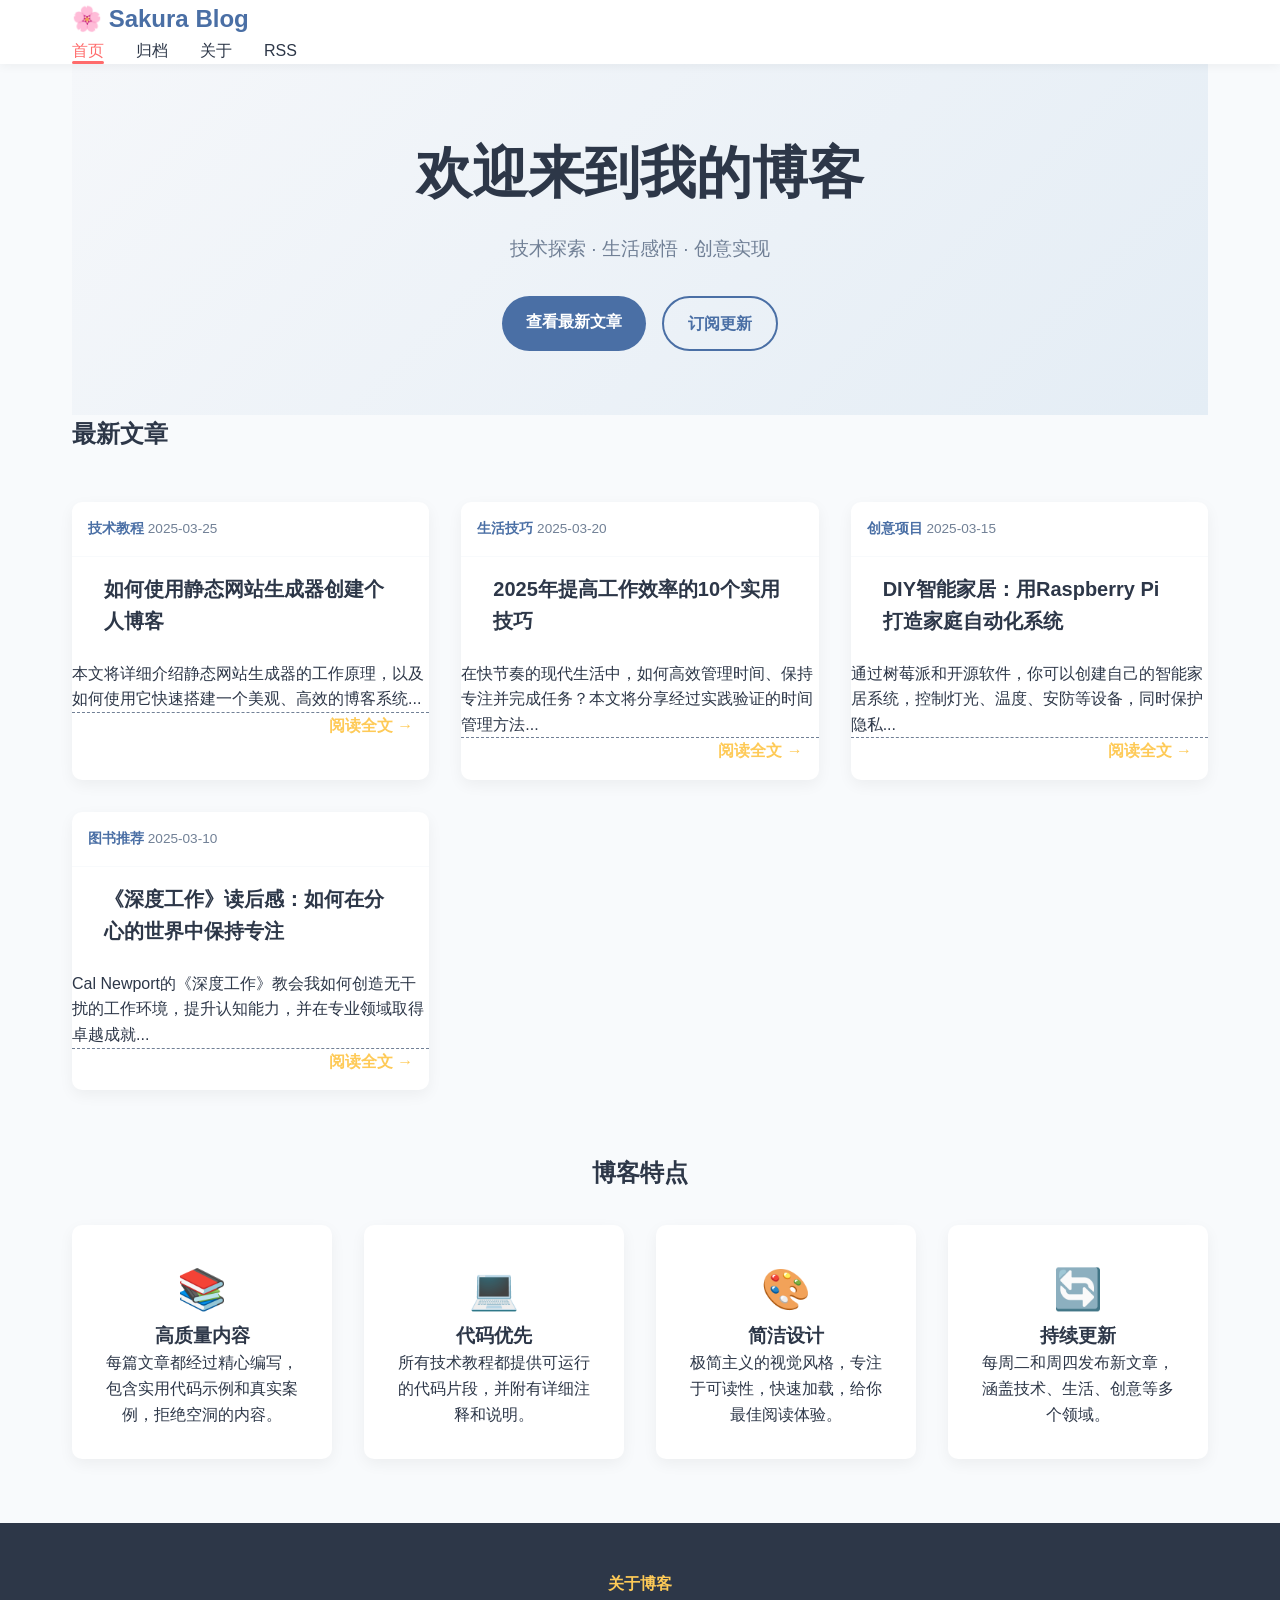
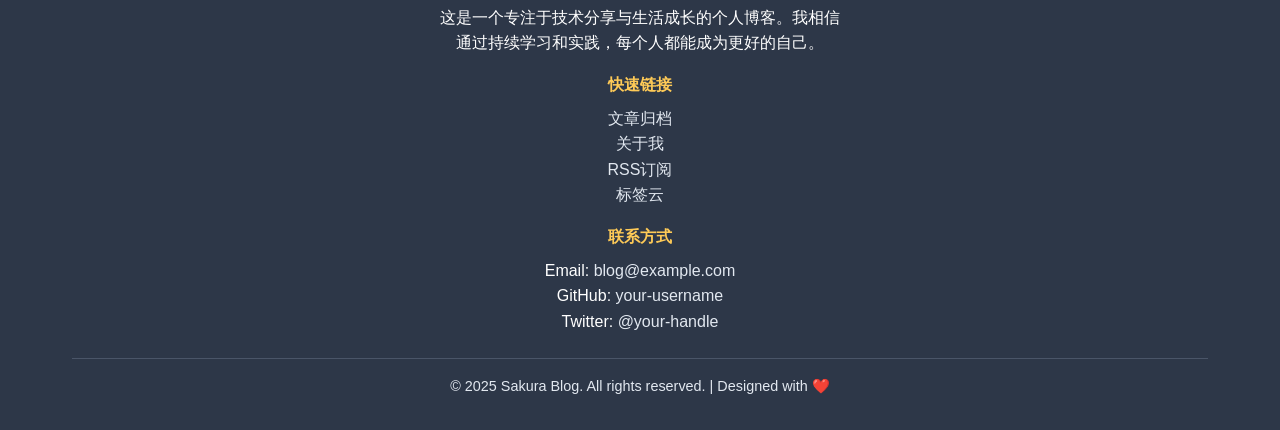
==== index.html @ 26bd09d9 "Add files via upload" ====
<!DOCTYPE html>
<html lang="zh-CN">
<head>
    <meta charset="UTF-8">
    <meta name="viewport" content="width=device-width, initial-scale=1.0">
    <title>我的博客 | 技术 · 生活 · 创意</title>
    <meta name="description" content="个人技术博客，分享编程教程、生活技巧、创意项目和图书推荐">
    <link rel="stylesheet" href="style.css">
    <link rel="preconnect" href="https://fonts.googleapis.com">
    <link rel="preconnect" href="https://fonts.gstatic.com" crossorigin>
    <link href="https://fonts.googleapis.com/css2?family=Noto+Serif+SC:wght@400;600;700&family=Noto+Sans+SC:wght@300;400;500;700&display=swap" rel="stylesheet">
</head>
<body>
    <header class="header">
        <div class="container">
            <div class="logo">
                <a href="/">🌸  Sakura Blog</a>
            </div>
            <nav class="nav">
                <ul>
                    <li><a href="/" class="active">首页</a></li>
                    <li><a href="/archives.html">归档</a></li>
                    <li><a href="/about.html">关于</a></li>
                    <li><a href="/rss.xml">RSS</a></li>
                </ul>
            </nav>
            <button class="mobile-menu-btn" aria-label="菜单">☰</button>
        </div>
    </header>

    <main class="main">
        <div class="container">
            <section class="hero">
                <h1>欢迎来到我的博客</h1>
                <p class="subtitle">技术探索 · 生活感悟 · 创意实现</p>
                <div class="hero-links">
                    <a href="#latest" class="btn-primary">查看最新文章</a>
                    <a href="/rss.xml" class="btn-secondary">订阅更新</a>
                </div>
            </section>

            <section id="latest" class="latest-posts">
                <h2>最新文章</h2>
                <div class="posts-grid">
                    <article class="post-card">
                        <div class="post-meta">
                            <span class="category">技术教程</span>
                            <time datetime="2025-03-25">2025-03-25</time>
                        </div>
                        <h3><a href="/posts/getting-started-with-static-blog.html">如何使用静态网站生成器创建个人博客</a></h3>
                        <p>本文将详细介绍静态网站生成器的工作原理，以及如何使用它快速搭建一个美观、高效的博客系统...</p>
                        <a href="/posts/getting-started-with-static-blog.html" class="read-more">阅读全文 →</a>
                    </article>

                    <article class="post-card">
                        <div class="post-meta">
                            <span class="category">生活技巧</span>
                            <time datetime="2025-03-20">2025-03-20</time>
                        </div>
                        <h3><a href="/posts/productivity-hacks-2025.html">2025年提高工作效率的10个实用技巧</a></h3>
                        <p>在快节奏的现代生活中，如何高效管理时间、保持专注并完成任务？本文将分享经过实践验证的时间管理方法...</p>
                        <a href="/posts/productivity-hacks-2025.html" class="read-more">阅读全文 →</a>
                    </article>

                    <article class="post-card">
                        <div class="post-meta">
                            <span class="category">创意项目</span>
                            <time datetime="2025-03-15">2025-03-15</time>
                        </div>
                        <h3><a href="/posts/diy-smart-home.html">DIY智能家居：用Raspberry Pi打造家庭自动化系统</a></h3>
                        <p>通过树莓派和开源软件，你可以创建自己的智能家居系统，控制灯光、温度、安防等设备，同时保护隐私...</p>
                        <a href="/posts/diy-smart-home.html" class="read-more">阅读全文 →</a>
                    </article>

                    <article class="post-card">
                        <div class="post-meta">
                            <span class="category">图书推荐</span>
                            <time datetime="2025-03-10">2025-03-10</time>
                        </div>
                        <h3><a href="/posts/book-review-deep-work.html">《深度工作》读后感：如何在分心的世界中保持专注</a></h3>
                        <p>Cal Newport的《深度工作》教会我如何创造无干扰的工作环境，提升认知能力，并在专业领域取得卓越成就...</p>
                        <a href="/posts/book-review-deep-work.html" class="read-more">阅读全文 →</a>
                    </article>
                </div>
            </section>

            <section class="features">
                <h2>博客特点</h2>
                <div class="features-grid">
                    <div class="feature-item">
                        <span class="feature-icon">📚</span>
                        <h3>高质量内容</h3>
                        <p>每篇文章都经过精心编写，包含实用代码示例和真实案例，拒绝空洞的内容。</p>
                    </div>
                    <div class="feature-item">
                        <span class="feature-icon">💻</span>
                        <h3>代码优先</h3>
                        <p>所有技术教程都提供可运行的代码片段，并附有详细注释和说明。</p>
                    </div>
                    <div class="feature-item">
                        <span class="feature-icon">🎨</span>
                        <h3>简洁设计</h3>
                        <p>极简主义的视觉风格，专注于可读性，快速加载，给你最佳阅读体验。</p>
                    </div>
                    <div class="feature-item">
                        <span class="feature-icon">🔄</span>
                        <h3>持续更新</h3>
                        <p>每周二和周四发布新文章，涵盖技术、生活、创意等多个领域。</p>
                    </div>
                </div>
            </section>
        </div>
    </main>

    <footer class="footer">
        <div class="container">
            <div class="footer-content">
                <div class="footer-section">
                    <h4>关于博客</h4>
                    <p>这是一个专注于技术分享与生活成长的个人博客。我相信通过持续学习和实践，每个人都能成为更好的自己。</p>
                </div>
                <div class="footer-section">
                    <h4>快速链接</h4>
                    <ul>
                        <li><a href="/archives.html">文章归档</a></li>
                        <li><a href="/about.html">关于我</a></li>
                        <li><a href="/rss.xml">RSS订阅</a></li>
                        <li><a href="/tags.html">标签云</a></li>
                    </ul>
                </div>
                <div class="footer-section">
                    <h4>联系方式</h4>
                    <ul>
                        <li>Email: <a href="mailto:blog@example.com">blog@example.com</a></li>
                        <li>GitHub: <a href="https://github.com/your-username">your-username</a></li>
                        <li>Twitter: <a href="https://twitter.com/your-handle">@your-handle</a></li>
                    </ul>
                </div>
            </div>
            <div class="footer-bottom">
                <p>&copy; 2025 Sakura Blog. All rights reserved. | Designed with ❤️</p>
            </div>
        </div>
    </footer>

    <script src="script.js"></script>
</body>
</html>
---- style.css ----
:root {
    --primary-color: #4a6fa5;
    --secondary-color: #ff6b6b;
    --accent-color: #feca57;
    --text-dark: #2d3748;
    --text-light: #718096;
    --bg-light: #f8fafc;
    --bg-transparent: rgba(255, 255, 255, 0.9);
    --max-width: 1200px;
    --transition: all 0.3s ease;
}

/* Base Styles */
* {
    margin: 0;
    padding: 0;
    box-sizing: border-box;
}

body {
    font-family: 'Nunito', -apple-system, BlinkMacSystemFont, 'Segoe UI', Roboto, sans-serif;
    line-height: 1.6;
    color: var(--text-dark);
    background-color: var(--bg-light);
    overflow-x: hidden;
}

a {
    text-decoration: none;
    color: var(--primary-color);
    transition: var(--transition);
}

a:hover {
    color: var(--secondary-color);
}

img {
    max-width: 100%;
    display: block;
}

.container {
    width: 100%;
    max-width: var(--max-width);
    margin: 0 auto;
    padding: 0 2rem;
}

ul {
    list-style: none;
}

header {
    background-color: white;
    box-shadow: 0 2px 10px rgba(0, 0, 0, 0.05);
    position: sticky;
    top: 0;
    z-index: 100;
}

.header-container {
    display: flex;
    justify-content: space-between;
    align-items: center;
    padding: 1rem 0;
}

.logo {
    font-size: 1.5rem;
    font-weight: 700;
    color: var(--primary-color);
}

.nav ul {
    display: flex;
    gap: 2rem;
}

.nav a {
    font-weight: 500;
    color: var(--text-dark);
}

.nav a.active {
    color: var(--secondary-color);
    position: relative;
}

.nav a.active::after {
    content: '';
    position: absolute;
    bottom: -5px;
    left: 0;
    width: 100%;
    height: 3px;
    background-color: var(--secondary-color);
    border-radius: 3px;
}

.mobile-menu-btn {
    display: none;
    background: none;
    border: none;
    font-size: 1.5rem;
    cursor: pointer;
}

/* Hero Section */
.hero {
    background: linear-gradient(135deg, #f5f7fa 0%, #e4edf5 100%);
    padding: 4rem 0;
    text-align: center;
}

.hero h1 {
    font-size: 3.5rem;
    margin-bottom: 1rem;
    color: var(--text-dark);
}

.hero .subtitle {
    font-size: 1.2rem;
    color: var(--text-light);
    margin-bottom: 2rem;
    max-width: 600px;
    margin-left: auto;
    margin-right: auto;
}

.hero-links {
    display: flex;
    justify-content: center;
    gap: 1rem;
}

.btn-primary, .btn-secondary {
    padding: 0.8rem 1.5rem;
    border-radius: 50px;
    font-weight: 600;
    transition: var(--transition);
}

.btn-primary {
    background-color: var(--primary-color);
    color: white;
}

.btn-primary:hover {
    background-color: #3a5a80;
}

.btn-secondary {
    background-color: transparent;
    color: var(--primary-color);
    border: 2px solid var(--primary-color);
}

.btn-secondary:hover {
    background-color: var(--primary-color);
    color: white;
}

.posts-grid {
    display: grid;
    grid-template-columns: repeat(auto-fit, minmax(300px, 1fr));
    gap: 2rem;
    margin-top: 3rem;
}

.post-card {
    background-color: white;
    border-radius: 10px;
    overflow: hidden;
    box-shadow: 0 5px 15px rgba(0, 0, 0, 0.05);
    transition: var(--transition);
}

.post-card:hover {
    transform: translateY(-5px);
    box-shadow: 0 10px 20px rgba(0, 0, 0, 0.1);
}

.post-meta {
    padding: 1rem;
    color: var(--text-light);
    font-size: 0.85rem;
    border-bottom: 1px solid var(--bg-light);
}

.post-meta .category {
    font-weight: 600;
    color: var(--primary-color);
}

.post-meta time {
    font-weight: 500;
}

.post-card h3 {
    font-size: 1.25rem;
    padding: 0 1rem 0.5rem;
    color: var(--text-dark);
}

.post-card a {
    display: block;
    padding: 1rem;
    color: var(--text-dark);
}

.post-card a.read-more {
    text-align: right;
    font-weight: 600;
    color: var(--accent-color);
    padding: 0 1rem 1rem;
    border-top: 1px dashed var(--text-light);
}

.read-more:hover {
    color: var(--primary-color);
}

/* Features */
.features {
    padding: 4rem 0;
    text-align: center;
}

.features-grid {
    display: grid;
    grid-template-columns: repeat(auto-fit, minmax(250px, 1fr));
    gap: 2rem;
    margin-top: 2rem;
}

.feature-item {
    text-align: center;
    padding: 2rem;
    background: white;
    border-radius: 10px;
    box-shadow: 0 5px 15px rgba(0, 0, 0, 0.05);
    transition: var(--transition);
}

.feature-item:hover {
    transform: translateY(-5px);
    box-shadow: 0 10px 20px rgba(0, 0, 0, 0.1);
}

.feature-icon {
    font-size: 2.5rem;
    margin-bottom: 1rem;
    color: var(--primary-color);
}

/* Footer */
.footer {
    background-color: var(--text-dark);
    color: white;
    padding: 3rem 0 2rem;
    text-align: center;
}

.footer-content {
    display: flex;
    flex-direction: column;
    align-items: center;
    gap: 1rem;
    margin-bottom: 1.5rem;
}

.footer-section {
    width: 100%;
    max-width: 400px;
}

.footer-section h4 {
    margin-bottom: 0.5rem;
    color: var(--accent-color);
}

.footer-section a {
    color: #e2e8f0;
    transition: var(--transition);
}

.footer-section a:hover {
    color: white;
}

.footer-bottom {
    border-top: 1px solid #4a5568;
    padding-top: 1rem;
    color: #e2e8f0;
    font-size: 0.9rem;
}

/* Responsive Design */
@media (max-width: 768px) {
    .nav ul {
        position: fixed;
        top: 100%;
        left: 0;
        right: 0;
        background: white;
        flex-direction: column;
        align-items: center;
        gap: 0;
        padding: 1rem 0;
        box-shadow: 0 5px 10px rgba(0, 0, 0, 0.1);
        transform: translateY(-100%);
        transition: transform 0.3s ease;
    }
    
    .nav ul.active {
        transform: translateY(0);
    }
    
    .nav li {
        margin: 0.5rem 0;
    }
    
    .mobile-menu-btn {
        display: block;
    }
    
    .hero h1 {
        font-size: 2.5rem;
    }
    
    .hero .subtitle {
        font-size: 1rem;
    }
    
    .hero-links {
        flex-direction: column;
    }
    
    .posts-grid {
        grid-template-columns: 1fr;
    }
}

@media (max-width: 480px) {
    .hero h1 {
        font-size: 2rem;
    }
    
    .btn-primary, .btn-secondary {
        padding: 0.7rem 1.3rem;
        font-size: 0.9rem;
    }
}
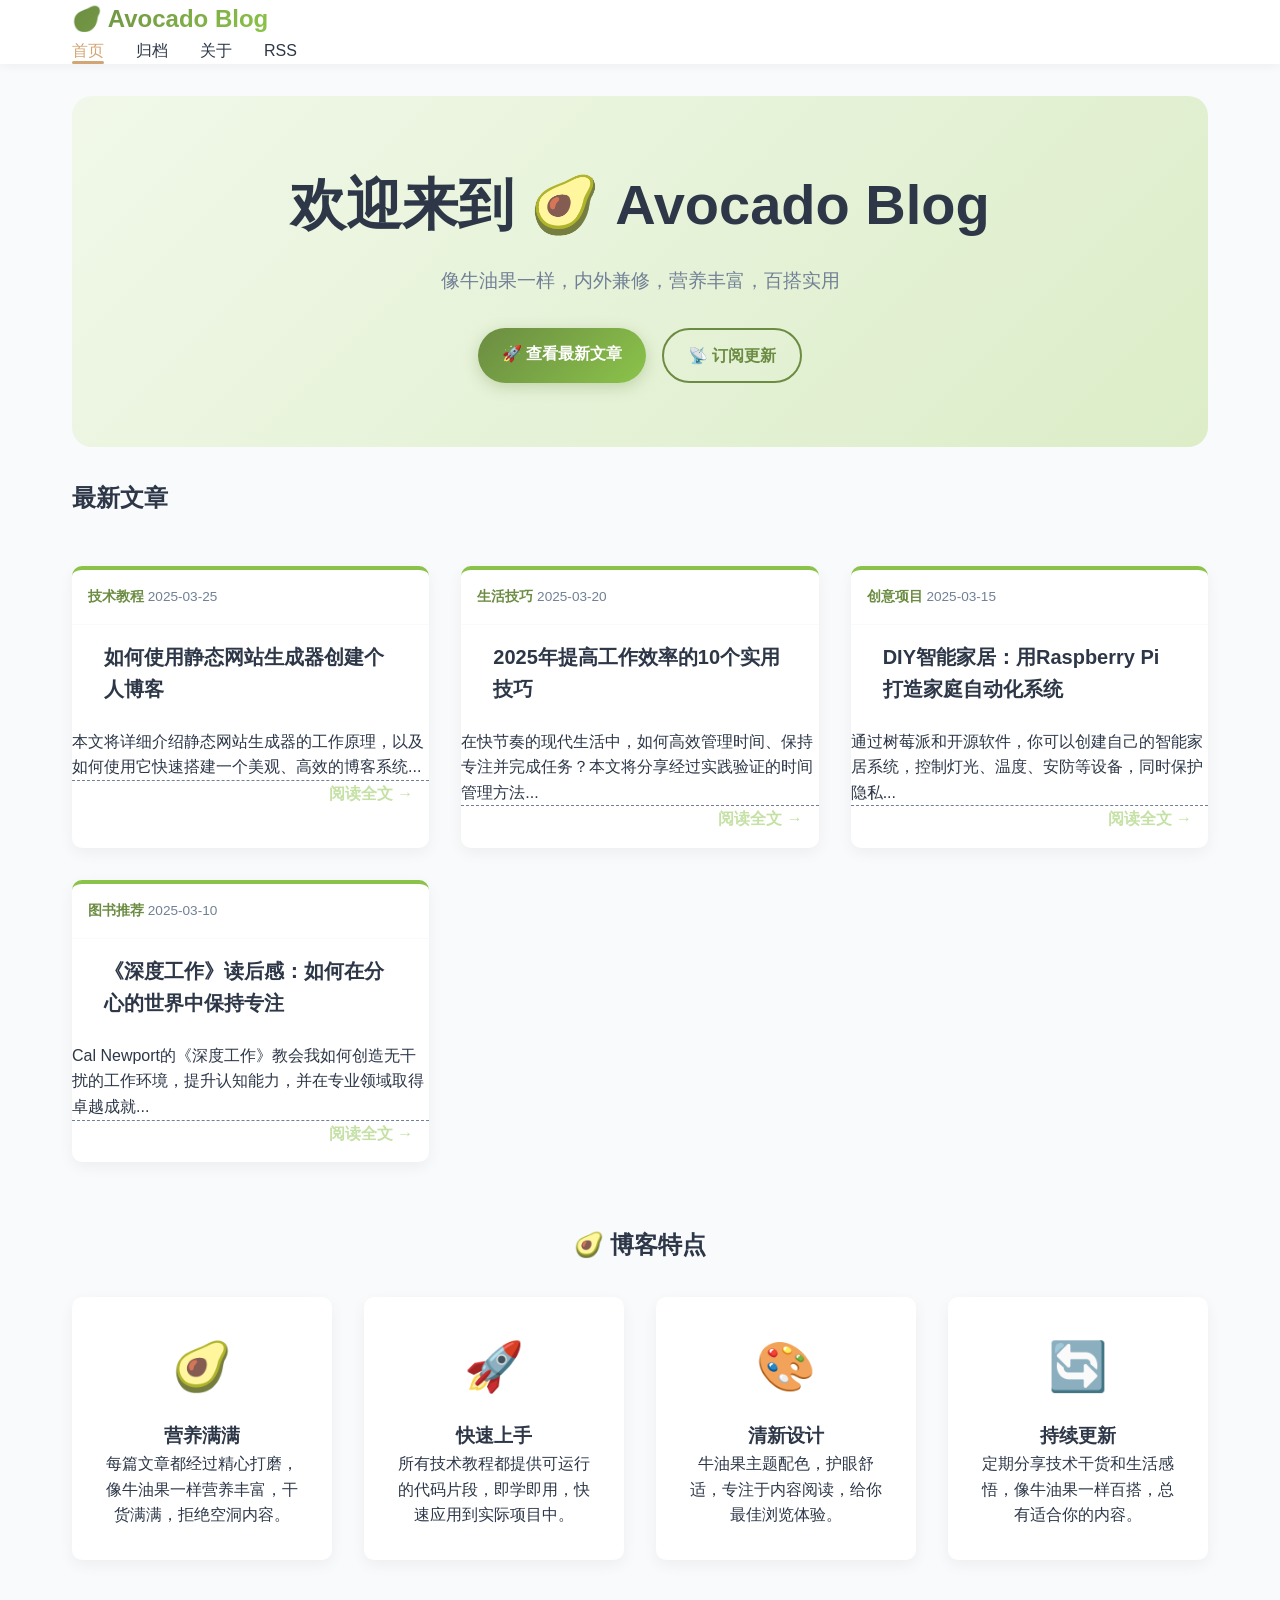
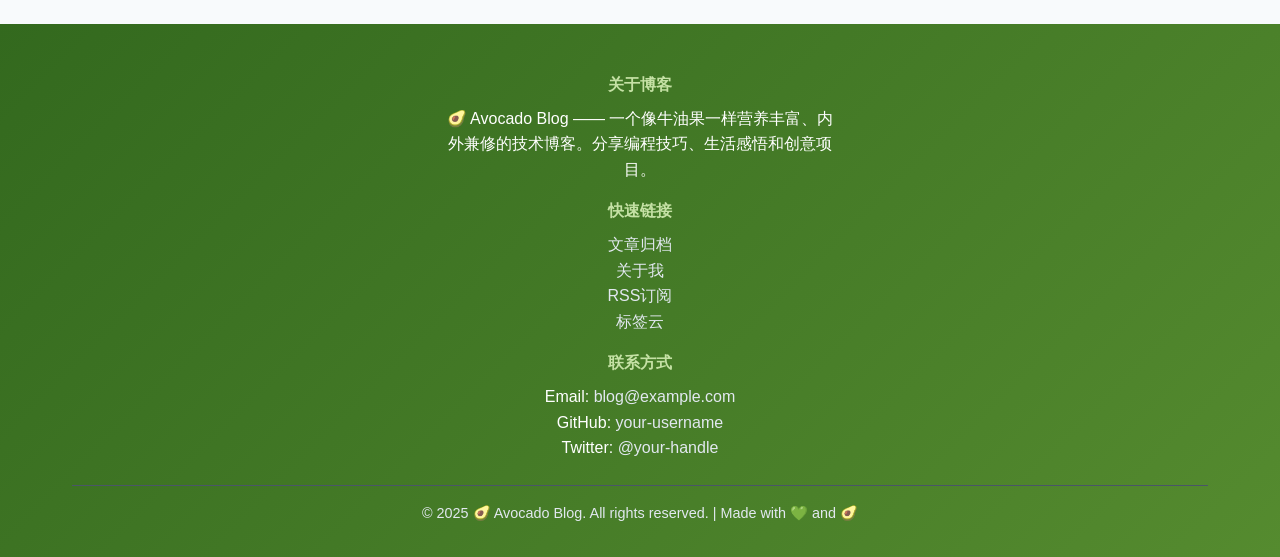
==== commit 41919426: "feat: 全新 🥑 Avocado 主题设计 - 将 Sakura Blog 重命名为 🥑 Avocado Blog - 更新配色方案为牛油果绿色主题 - 优化 hero 区域和 features " ====
--- a/index.html
+++ b/index.html
@@ -14,14 +14,14 @@
     <header class="header">
         <div class="container">
             <div class="logo">
-                <a href="/">🌸  Sakura Blog</a>
+                <a href="index.html">🥑  Avocado Blog</a>
             </div>
             <nav class="nav">
                 <ul>
-                    <li><a href="/" class="active">首页</a></li>
-                    <li><a href="/archives.html">归档</a></li>
-                    <li><a href="/about.html">关于</a></li>
-                    <li><a href="/rss.xml">RSS</a></li>
+                    <li><a href="index.html" class="active">首页</a></li>
+                    <li><a href="archives.html">归档</a></li>
+                    <li><a href="about.html">关于</a></li>
+                    <li><a href="rss.xml">RSS</a></li>
                 </ul>
             </nav>
             <button class="mobile-menu-btn" aria-label="菜单">☰</button>
@@ -31,11 +31,11 @@
     <main class="main">
         <div class="container">
             <section class="hero">
-                <h1>欢迎来到我的博客</h1>
-                <p class="subtitle">技术探索 · 生活感悟 · 创意实现</p>
+                <h1>欢迎来到 🥑 Avocado Blog</h1>
+                <p class="subtitle">像牛油果一样，内外兼修，营养丰富，百搭实用</p>
                 <div class="hero-links">
-                    <a href="#latest" class="btn-primary">查看最新文章</a>
-                    <a href="/rss.xml" class="btn-secondary">订阅更新</a>
+                    <a href="#latest" class="btn-primary">🚀 查看最新文章</a>
+                    <a href="rss.xml" class="btn-secondary">📡 订阅更新</a>
                 </div>
             </section>
 
@@ -47,9 +47,9 @@
                             <span class="category">技术教程</span>
                             <time datetime="2025-03-25">2025-03-25</time>
                         </div>
-                        <h3><a href="/posts/getting-started-with-static-blog.html">如何使用静态网站生成器创建个人博客</a></h3>
+                        <h3><a href="posts/getting-started-with-static-blog.html">如何使用静态网站生成器创建个人博客</a></h3>
                         <p>本文将详细介绍静态网站生成器的工作原理，以及如何使用它快速搭建一个美观、高效的博客系统...</p>
-                        <a href="/posts/getting-started-with-static-blog.html" class="read-more">阅读全文 →</a>
+                        <a href="posts/getting-started-with-static-blog.html" class="read-more">阅读全文 →</a>
                     </article>
 
                     <article class="post-card">
@@ -57,9 +57,9 @@
                             <span class="category">生活技巧</span>
                             <time datetime="2025-03-20">2025-03-20</time>
                         </div>
-                        <h3><a href="/posts/productivity-hacks-2025.html">2025年提高工作效率的10个实用技巧</a></h3>
+                        <h3><a href="posts/productivity-hacks-2025.html">2025年提高工作效率的10个实用技巧</a></h3>
                         <p>在快节奏的现代生活中，如何高效管理时间、保持专注并完成任务？本文将分享经过实践验证的时间管理方法...</p>
-                        <a href="/posts/productivity-hacks-2025.html" class="read-more">阅读全文 →</a>
+                        <a href="posts/productivity-hacks-2025.html" class="read-more">阅读全文 →</a>
                     </article>
 
                     <article class="post-card">
@@ -67,9 +67,9 @@
                             <span class="category">创意项目</span>
                             <time datetime="2025-03-15">2025-03-15</time>
                         </div>
-                        <h3><a href="/posts/diy-smart-home.html">DIY智能家居：用Raspberry Pi打造家庭自动化系统</a></h3>
+                        <h3><a href="posts/diy-smart-home.html">DIY智能家居：用Raspberry Pi打造家庭自动化系统</a></h3>
                         <p>通过树莓派和开源软件，你可以创建自己的智能家居系统，控制灯光、温度、安防等设备，同时保护隐私...</p>
-                        <a href="/posts/diy-smart-home.html" class="read-more">阅读全文 →</a>
+                        <a href="posts/diy-smart-home.html" class="read-more">阅读全文 →</a>
                     </article>
 
                     <article class="post-card">
@@ -77,35 +77,35 @@
                             <span class="category">图书推荐</span>
                             <time datetime="2025-03-10">2025-03-10</time>
                         </div>
-                        <h3><a href="/posts/book-review-deep-work.html">《深度工作》读后感：如何在分心的世界中保持专注</a></h3>
+                        <h3><a href="posts/book-review-deep-work.html">《深度工作》读后感：如何在分心的世界中保持专注</a></h3>
                         <p>Cal Newport的《深度工作》教会我如何创造无干扰的工作环境，提升认知能力，并在专业领域取得卓越成就...</p>
-                        <a href="/posts/book-review-deep-work.html" class="read-more">阅读全文 →</a>
+                        <a href="posts/book-review-deep-work.html" class="read-more">阅读全文 →</a>
                     </article>
                 </div>
             </section>
 
             <section class="features">
-                <h2>博客特点</h2>
+                <h2>🥑 博客特点</h2>
                 <div class="features-grid">
                     <div class="feature-item">
-                        <span class="feature-icon">📚</span>
-                        <h3>高质量内容</h3>
-                        <p>每篇文章都经过精心编写，包含实用代码示例和真实案例，拒绝空洞的内容。</p>
+                        <span class="feature-icon">🥑</span>
+                        <h3>营养满满</h3>
+                        <p>每篇文章都经过精心打磨，像牛油果一样营养丰富，干货满满，拒绝空洞内容。</p>
                     </div>
                     <div class="feature-item">
-                        <span class="feature-icon">💻</span>
-                        <h3>代码优先</h3>
-                        <p>所有技术教程都提供可运行的代码片段，并附有详细注释和说明。</p>
+                        <span class="feature-icon">🚀</span>
+                        <h3>快速上手</h3>
+                        <p>所有技术教程都提供可运行的代码片段，即学即用，快速应用到实际项目中。</p>
                     </div>
                     <div class="feature-item">
                         <span class="feature-icon">🎨</span>
-                        <h3>简洁设计</h3>
-                        <p>极简主义的视觉风格，专注于可读性，快速加载，给你最佳阅读体验。</p>
+                        <h3>清新设计</h3>
+                        <p>牛油果主题配色，护眼舒适，专注于内容阅读，给你最佳浏览体验。</p>
                     </div>
                     <div class="feature-item">
                         <span class="feature-icon">🔄</span>
                         <h3>持续更新</h3>
-                        <p>每周二和周四发布新文章，涵盖技术、生活、创意等多个领域。</p>
+                        <p>定期分享技术干货和生活感悟，像牛油果一样百搭，总有适合你的内容。</p>
                     </div>
                 </div>
             </section>
@@ -117,15 +117,15 @@
             <div class="footer-content">
                 <div class="footer-section">
                     <h4>关于博客</h4>
-                    <p>这是一个专注于技术分享与生活成长的个人博客。我相信通过持续学习和实践，每个人都能成为更好的自己。</p>
+                    <p>🥑 Avocado Blog —— 一个像牛油果一样营养丰富、内外兼修的技术博客。分享编程技巧、生活感悟和创意项目。</p>
                 </div>
                 <div class="footer-section">
                     <h4>快速链接</h4>
                     <ul>
-                        <li><a href="/archives.html">文章归档</a></li>
-                        <li><a href="/about.html">关于我</a></li>
-                        <li><a href="/rss.xml">RSS订阅</a></li>
-                        <li><a href="/tags.html">标签云</a></li>
+                        <li><a href="archives.html">文章归档</a></li>
+                        <li><a href="about.html">关于我</a></li>
+                        <li><a href="rss.xml">RSS订阅</a></li>
+                        <li><a href="tags.html">标签云</a></li>
                     </ul>
                 </div>
                 <div class="footer-section">
@@ -138,7 +138,7 @@
                 </div>
             </div>
             <div class="footer-bottom">
-                <p>&copy; 2025 Sakura Blog. All rights reserved. | Designed with ❤️</p>
+                <p>&copy; 2025 🥑  Avocado Blog. All rights reserved. | Made with 💚 and 🥑</p>
             </div>
         </div>
     </footer>
--- a/style.css
+++ b/style.css
@@ -1,7 +1,7 @@
 :root {
-    --primary-color: #4a6fa5;
-    --secondary-color: #ff6b6b;
-    --accent-color: #feca57;
+    --primary-color: #6b8c42;
+    --secondary-color: #d4a574;
+    --accent-color: #c5e1a5;
     --text-dark: #2d3748;
     --text-light: #718096;
     --bg-light: #f8fafc;
@@ -351,4 +351,46 @@
         padding: 0.7rem 1.3rem;
         font-size: 0.9rem;
     }
+}
+
+/* Avocado Theme Enhancements */
+.logo a {
+    font-weight: 700;
+    font-size: 1.5rem;
+    background: linear-gradient(135deg, #6b8c42 0%, #8bc34a 100%);
+    -webkit-background-clip: text;
+    -webkit-text-fill-color: transparent;
+    background-clip: text;
+}
+
+.hero {
+    background: linear-gradient(135deg, #f1f8e9 0%, #dcedc8 100%);
+    border-radius: 20px;
+    margin: 2rem 0;
+    padding: 4rem 2rem;
+}
+
+.btn-primary {
+    background: linear-gradient(135deg, #6b8c42 0%, #8bc34a 100%);
+    border: none;
+    box-shadow: 0 4px 15px rgba(107, 140, 66, 0.3);
+}
+
+.btn-primary:hover {
+    background: linear-gradient(135deg, #5a7a3a 0%, #7cb342 100%);
+    box-shadow: 0 6px 20px rgba(107, 140, 66, 0.4);
+}
+
+.post-card {
+    border-top: 4px solid #8bc34a;
+}
+
+.feature-icon {
+    font-size: 3rem;
+    margin-bottom: 1rem;
+    display: block;
+}
+
+.footer {
+    background: linear-gradient(135deg, #33691e 0%, #558b2f 100%);
 }
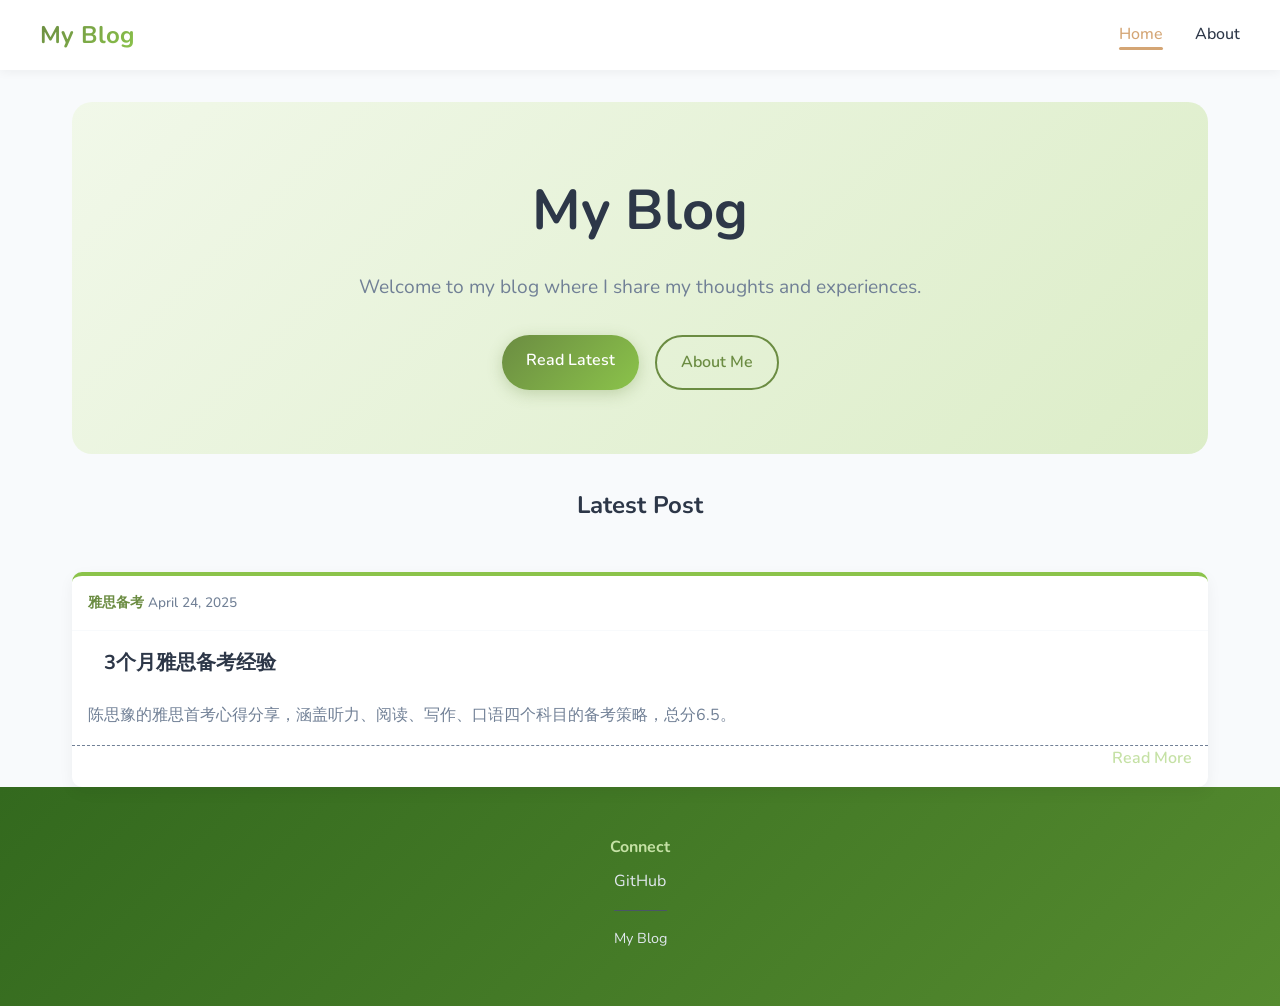
==== commit 0c92bc40: "Add IELTS preparation blog post, update homepage" ====
--- a/index.html
+++ b/index.html
@@ -3,142 +3,60 @@
 <head>
     <meta charset="UTF-8">
     <meta name="viewport" content="width=device-width, initial-scale=1.0">
-    <title>我的博客 | 技术 · 生活 · 创意</title>
-    <meta name="description" content="个人技术博客，分享编程教程、生活技巧、创意项目和图书推荐">
+    <title>My Blog</title>
     <link rel="stylesheet" href="style.css">
-    <link rel="preconnect" href="https://fonts.googleapis.com">
-    <link rel="preconnect" href="https://fonts.gstatic.com" crossorigin>
-    <link href="https://fonts.googleapis.com/css2?family=Noto+Serif+SC:wght@400;600;700&family=Noto+Sans+SC:wght@300;400;500;700&display=swap" rel="stylesheet">
+    <link href="https://fonts.googleapis.com/css2?family=Nunito:wght@400;600;700;800&display=swap" rel="stylesheet">
 </head>
 <body>
-    <header class="header">
-        <div class="container">
-            <div class="logo">
-                <a href="index.html">🥑  Avocado Blog</a>
-            </div>
+    <header>
+        <div class="container header-container">
+            <div class="logo"><a href="index.html">My Blog</a></div>
             <nav class="nav">
                 <ul>
-                    <li><a href="index.html" class="active">首页</a></li>
-                    <li><a href="archives.html">归档</a></li>
-                    <li><a href="about.html">关于</a></li>
-                    <li><a href="rss.xml">RSS</a></li>
+                    <li><a href="index.html" class="active">Home</a></li>
+                    <li><a href="about.html">About</a></li>
                 </ul>
             </nav>
-            <button class="mobile-menu-btn" aria-label="菜单">☰</button>
+            <button class="mobile-menu-btn">&#9776;</button>
         </div>
     </header>
 
-    <main class="main">
-        <div class="container">
-            <section class="hero">
-                <h1>欢迎来到 🥑 Avocado Blog</h1>
-                <p class="subtitle">像牛油果一样，内外兼修，营养丰富，百搭实用</p>
-                <div class="hero-links">
-                    <a href="#latest" class="btn-primary">🚀 查看最新文章</a>
-                    <a href="rss.xml" class="btn-secondary">📡 订阅更新</a>
-                </div>
-            </section>
+    <main class="container">
+        <section class="hero">
+            <h1>My Blog</h1>
+            <p class="subtitle">Welcome to my blog where I share my thoughts and experiences.</p>
+            <div class="hero-links">
+                <a href="posts/ielts-experience.html" class="btn-primary">Read Latest</a>
+                <a href="about.html" class="btn-secondary">About Me</a>
+            </div>
+        </section>
 
-            <section id="latest" class="latest-posts">
-                <h2>最新文章</h2>
-                <div class="posts-grid">
-                    <article class="post-card">
-                        <div class="post-meta">
-                            <span class="category">技术教程</span>
-                            <time datetime="2025-03-25">2025-03-25</time>
-                        </div>
-                        <h3><a href="posts/getting-started-with-static-blog.html">如何使用静态网站生成器创建个人博客</a></h3>
-                        <p>本文将详细介绍静态网站生成器的工作原理，以及如何使用它快速搭建一个美观、高效的博客系统...</p>
-                        <a href="posts/getting-started-with-static-blog.html" class="read-more">阅读全文 →</a>
-                    </article>
-
-                    <article class="post-card">
-                        <div class="post-meta">
-                            <span class="category">生活技巧</span>
-                            <time datetime="2025-03-20">2025-03-20</time>
-                        </div>
-                        <h3><a href="posts/productivity-hacks-2025.html">2025年提高工作效率的10个实用技巧</a></h3>
-                        <p>在快节奏的现代生活中，如何高效管理时间、保持专注并完成任务？本文将分享经过实践验证的时间管理方法...</p>
-                        <a href="posts/productivity-hacks-2025.html" class="read-more">阅读全文 →</a>
-                    </article>
-
-                    <article class="post-card">
-                        <div class="post-meta">
-                            <span class="category">创意项目</span>
-                            <time datetime="2025-03-15">2025-03-15</time>
-                        </div>
-                        <h3><a href="posts/diy-smart-home.html">DIY智能家居：用Raspberry Pi打造家庭自动化系统</a></h3>
-                        <p>通过树莓派和开源软件，你可以创建自己的智能家居系统，控制灯光、温度、安防等设备，同时保护隐私...</p>
-                        <a href="posts/diy-smart-home.html" class="read-more">阅读全文 →</a>
-                    </article>
-
-                    <article class="post-card">
-                        <div class="post-meta">
-                            <span class="category">图书推荐</span>
-                            <time datetime="2025-03-10">2025-03-10</time>
-                        </div>
-                        <h3><a href="posts/book-review-deep-work.html">《深度工作》读后感：如何在分心的世界中保持专注</a></h3>
-                        <p>Cal Newport的《深度工作》教会我如何创造无干扰的工作环境，提升认知能力，并在专业领域取得卓越成就...</p>
-                        <a href="posts/book-review-deep-work.html" class="read-more">阅读全文 →</a>
-                    </article>
-                </div>
-            </section>
-
-            <section class="features">
-                <h2>🥑 博客特点</h2>
-                <div class="features-grid">
-                    <div class="feature-item">
-                        <span class="feature-icon">🥑</span>
-                        <h3>营养满满</h3>
-                        <p>每篇文章都经过精心打磨，像牛油果一样营养丰富，干货满满，拒绝空洞内容。</p>
+        <section class="posts" id="posts">
+            <h2 style="text-align: center; margin-bottom: 1rem;">Latest Post</h2>
+            <div class="posts-grid">
+                <article class="post-card">
+                    <div class="post-meta">
+                        <span class="category">雅思备考</span>
+                        <time datetime="2025-04-24">April 24, 2025</time>
                     </div>
-                    <div class="feature-item">
-                        <span class="feature-icon">🚀</span>
-                        <h3>快速上手</h3>
-                        <p>所有技术教程都提供可运行的代码片段，即学即用，快速应用到实际项目中。</p>
-                    </div>
-                    <div class="feature-item">
-                        <span class="feature-icon">🎨</span>
-                        <h3>清新设计</h3>
-                        <p>牛油果主题配色，护眼舒适，专注于内容阅读，给你最佳浏览体验。</p>
-                    </div>
-                    <div class="feature-item">
-                        <span class="feature-icon">🔄</span>
-                        <h3>持续更新</h3>
-                        <p>定期分享技术干货和生活感悟，像牛油果一样百搭，总有适合你的内容。</p>
-                    </div>
-                </div>
-            </section>
-        </div>
+                    <h3><a href="posts/ielts-experience.html">3个月雅思备考经验</a></h3>
+                    <p style="padding: 0 1rem; color: var(--text-light); margin-bottom: 1rem;">
+                        陈思豫的雅思首考心得分享，涵盖听力、阅读、写作、口语四个科目的备考策略，总分6.5。
+                    </p>
+                    <a href="posts/ielts-experience.html" class="read-more">Read More</a>
+                </article>
+            </div>
+        </section>
     </main>
 
     <footer class="footer">
-        <div class="container">
-            <div class="footer-content">
-                <div class="footer-section">
-                    <h4>关于博客</h4>
-                    <p>🥑 Avocado Blog —— 一个像牛油果一样营养丰富、内外兼修的技术博客。分享编程技巧、生活感悟和创意项目。</p>
-                </div>
-                <div class="footer-section">
-                    <h4>快速链接</h4>
-                    <ul>
-                        <li><a href="archives.html">文章归档</a></li>
-                        <li><a href="about.html">关于我</a></li>
-                        <li><a href="rss.xml">RSS订阅</a></li>
-                        <li><a href="tags.html">标签云</a></li>
-                    </ul>
-                </div>
-                <div class="footer-section">
-                    <h4>联系方式</h4>
-                    <ul>
-                        <li>Email: <a href="mailto:blog@example.com">blog@example.com</a></li>
-                        <li>GitHub: <a href="https://github.com/your-username">your-username</a></li>
-                        <li>Twitter: <a href="https://twitter.com/your-handle">@your-handle</a></li>
-                    </ul>
-                </div>
+        <div class="container footer-content">
+            <div class="footer-section">
+                <h4>Connect</h4>
+                <p><a href="https://github.com/yyyyuuuu28" target="_blank">GitHub</a></p>
             </div>
             <div class="footer-bottom">
-                <p>&copy; 2025 🥑  Avocado Blog. All rights reserved. | Made with 💚 and 🥑</p>
+                <p>My Blog</p>
             </div>
         </div>
     </footer>
